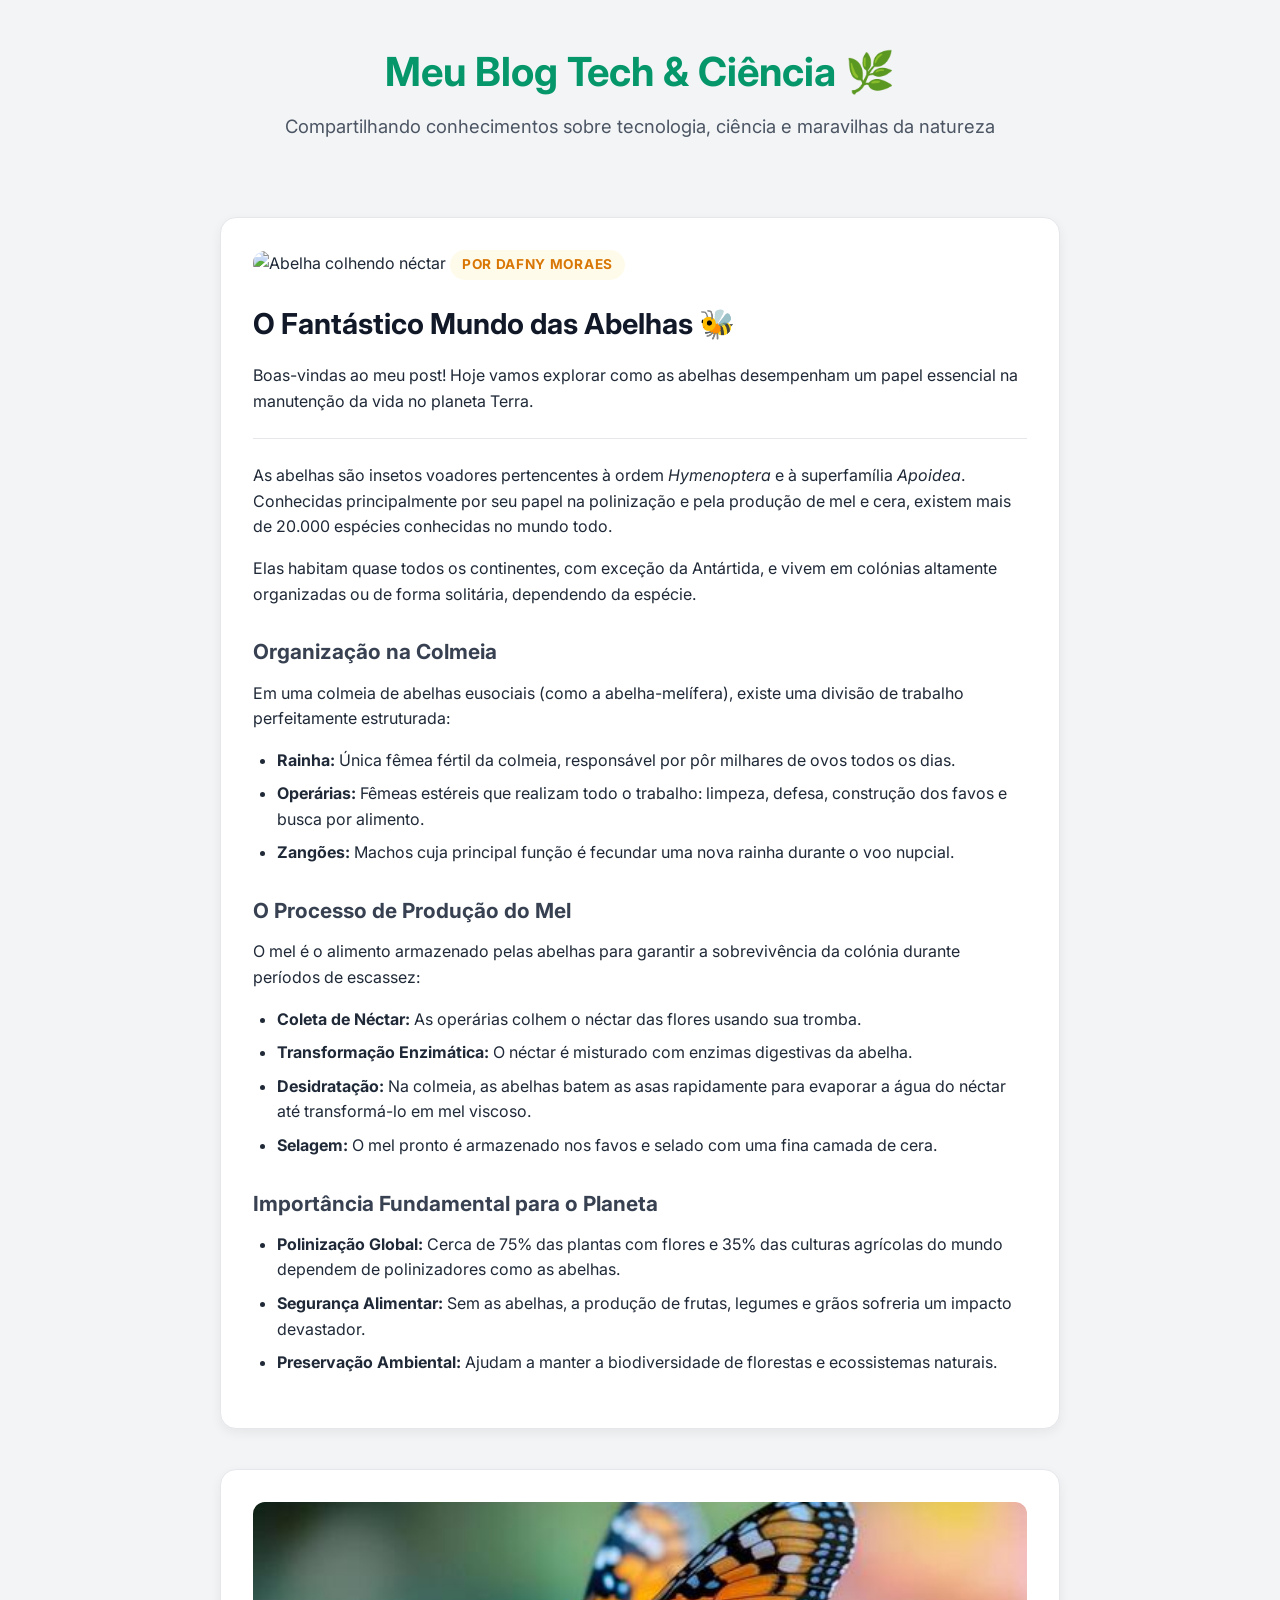
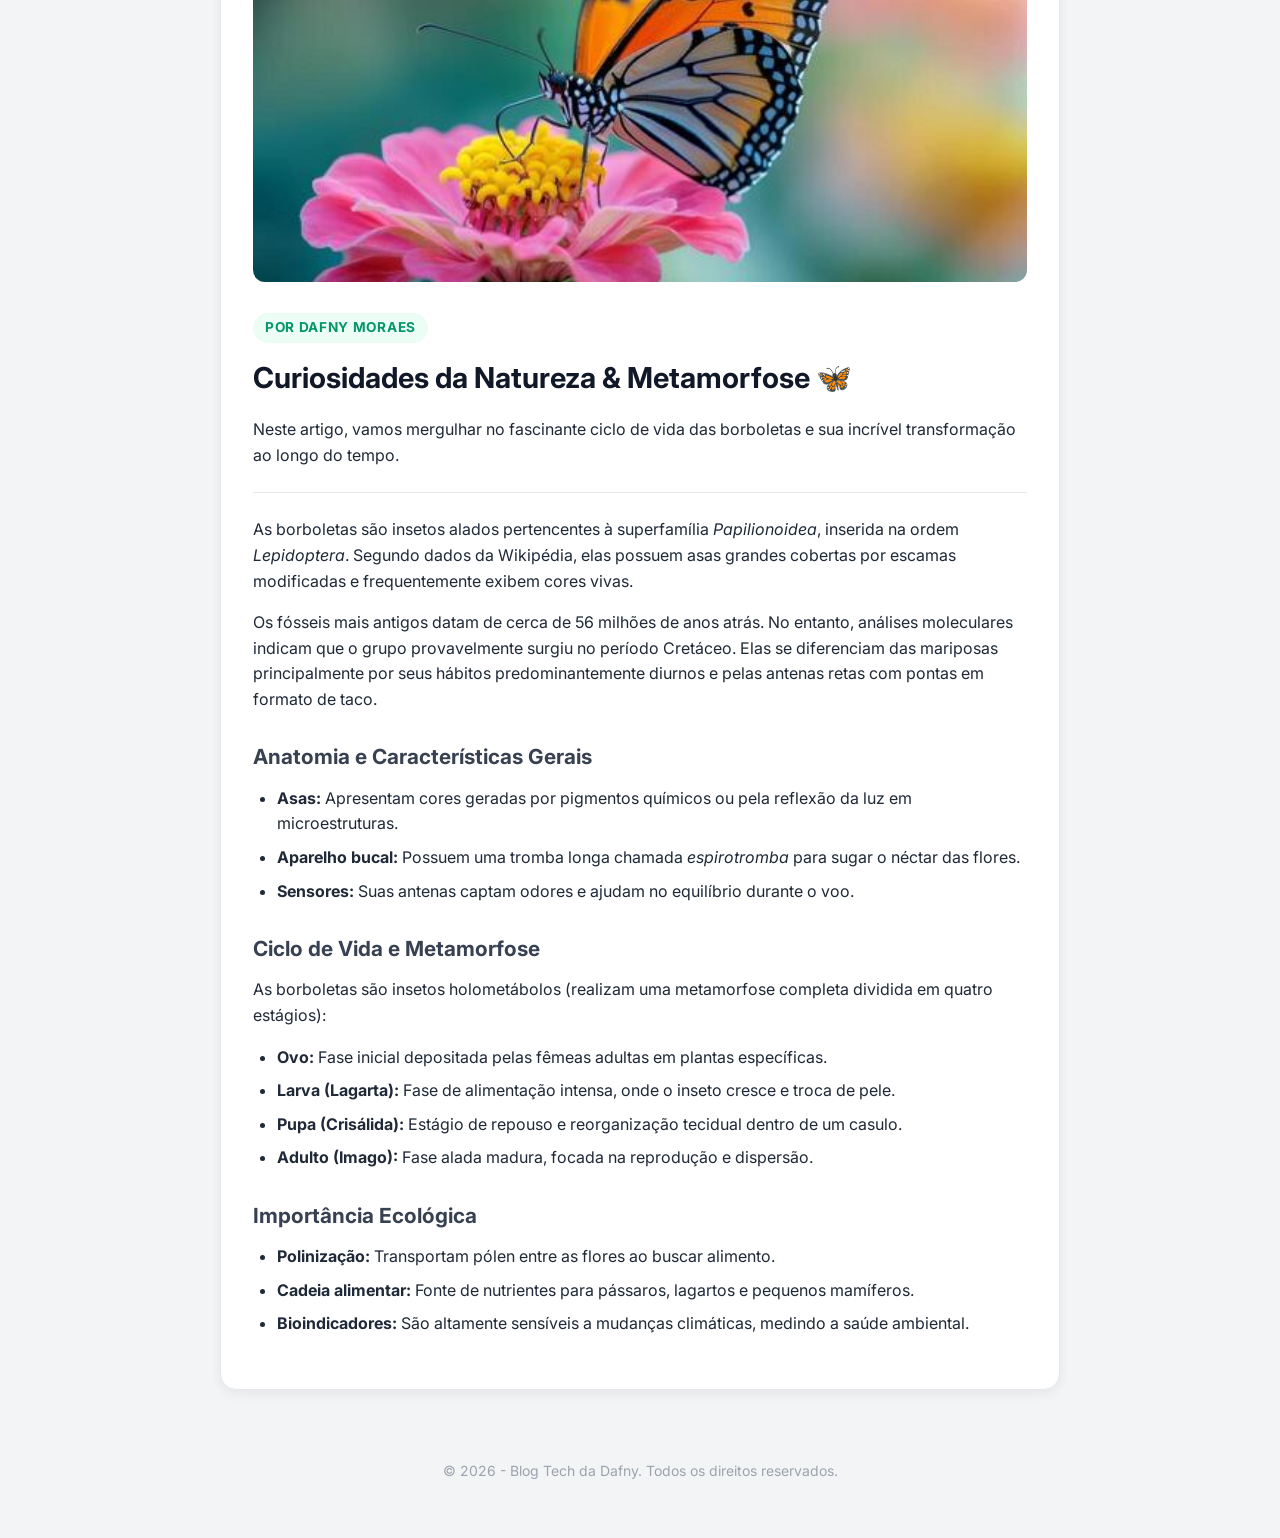
==== index.html @ 05ee9a36 "ok" ====
<!DOCTYPE html>
<html lang="pt-br">
<head>
    <meta charset="UTF-8">
    <meta name="viewport" content="width=device-width, initial-scale=1.0">
    <title>Blog Tech & Ciência | Dafny</title>
    <link rel="preconnect" href="https://fonts.googleapis.com">
    <link rel="preconnect" href="https://fonts.gstatic.com" crossorigin>
    <link href="https://fonts.googleapis.com/css2?family=Inter:wght@300;400;600;700&display=swap" rel="stylesheet">
    
    <style>
        * {
            margin: 0;
            padding: 0;
            box-sizing: border-box;
        }

        body {
            font-family: 'Inter', sans-serif;
            background-color: #f3f4f6;
            color: #1f2937;
            line-height: 1.6;
            padding: 20px;
        }

        .container {
            max-width: 840px;
            margin: 0 auto;
        }

        header {
            text-align: center;
            margin-bottom: 40px;
            padding: 20px 0;
        }

        header h1 {
            color: #059669;
            font-size: 2.5rem;
            margin-bottom: 8px;
        }

        header p {
            color: #4b5563;
            font-size: 1.15rem;
        }

        main {
            display: flex;
            flex-direction: column;
            gap: 40px;
        }

        .hero-card {
            background-color: #ffffff;
            padding: 32px;
            border-radius: 16px;
            box-shadow: 0 4px 12px rgba(0, 0, 0, 0.06);
            border: 1px solid #e5e7eb;
        }

        .hero-image {
            width: 100%;
            height: 380px;
            object-fit: cover;
            border-radius: 12px;
            margin-bottom: 24px;
        }

        .post-author {
            display: inline-block;
            font-size: 0.85rem;
            color: #059669;
            font-weight: 700;
            margin-bottom: 12px;
            text-transform: uppercase;
            letter-spacing: 0.05em;
            background-color: #ecfdf5;
            padding: 4px 12px;
            border-radius: 20px;
        }

        .hero-card.bee .post-author {
            color: #d97706;
            background-color: #fffbebfb;
        }

        h2 {
            font-size: 1.8rem;
            margin-bottom: 16px;
            color: #111827;
        }

        h3 {
            font-size: 1.3rem;
            margin-top: 28px;
            margin-bottom: 12px;
            color: #374151;
        }

        p {
            margin-bottom: 16px;
        }

        .divider {
            border: 0;
            height: 1px;
            background: #e5e7eb;
            margin: 24px 0;
        }

        ul {
            margin-left: 24px;
            margin-bottom: 20px;
        }

        li {
            margin-bottom: 8px;
        }

        footer {
            text-align: center;
            margin-top: 50px;
            padding: 20px 0;
            color: #9ca3af;
            font-size: 0.875rem;
        }
    </style>
</head>
<body>

    <div class="container">
        <header>
            <h1>Meu Blog Tech & Ciência 🌿</h1>
            <p>Compartilhando conhecimentos sobre tecnologia, ciência e maravilhas da natureza</p>
        </header>

        <main>
            <!-- CARD 1: ABELHAS -->
            <article class="hero-card bee">
                <img src="abelha.jpg" alt="Abelha colhendo néctar" class="hero-image">
                
                <span class="post-author">Por Dafny Moraes</span>
                <h2>O Fantástico Mundo das Abelhas 🐝</h2>
                
                <p>Boas-vindas ao meu post! Hoje vamos explorar como as abelhas desempenham um papel essencial na manutenção da vida no planeta Terra.</p>

                <hr class="divider">

                <p>As abelhas são insetos voadores pertencentes à ordem <em>Hymenoptera</em> e à superfamília <em>Apoidea</em>. Conhecidas principalmente por seu papel na polinização e pela produção de mel e cera, existem mais de 20.000 espécies conhecidas no mundo todo.</p>
                
                <p>Elas habitam quase todos os continentes, com exceção da Antártida, e vivem em colónias altamente organizadas ou de forma solitária, dependendo da espécie.</p>

                <h3>Organização na Colmeia</h3>
                <p>Em uma colmeia de abelhas eusociais (como a abelha-melífera), existe uma divisão de trabalho perfeitamente estruturada:</p>
                <ul>
                    <li><strong>Rainha:</strong> Única fêmea fértil da colmeia, responsável por pôr milhares de ovos todos os dias.</li>
                    <li><strong>Operárias:</strong> Fêmeas estéreis que realizam todo o trabalho: limpeza, defesa, construção dos favos e busca por alimento.</li>
                    <li><strong>Zangões:</strong> Machos cuja principal função é fecundar uma nova rainha durante o voo nupcial.</li>
                </ul>

                <h3>O Processo de Produção do Mel</h3>
                <p>O mel é o alimento armazenado pelas abelhas para garantir a sobrevivência da colónia durante períodos de escassez:</p>
                <ul>
                    <li><strong>Coleta de Néctar:</strong> As operárias colhem o néctar das flores usando sua tromba.</li>
                    <li><strong>Transformação Enzimática:</strong> O néctar é misturado com enzimas digestivas da abelha.</li>
                    <li><strong>Desidratação:</strong> Na colmeia, as abelhas batem as asas rapidamente para evaporar a água do néctar até transformá-lo em mel viscoso.</li>
                    <li><strong>Selagem:</strong> O mel pronto é armazenado nos favos e selado com uma fina camada de cera.</li>
                </ul>

                <h3>Importância Fundamental para o Planeta</h3>
                <ul>
                    <li><strong>Polinização Global:</strong> Cerca de 75% das plantas com flores e 35% das culturas agrícolas do mundo dependem de polinizadores como as abelhas.</li>
                    <li><strong>Segurança Alimentar:</strong> Sem as abelhas, a produção de frutas, legumes e grãos sofreria um impacto devastador.</li>
                    <li><strong>Preservação Ambiental:</strong> Ajudam a manter a biodiversidade de florestas e ecossistemas naturais.</li>
                </ul>
            </article>

            <!-- CARD 2: BORBOLETAS -->
            <article class="hero-card">
                <img src="50564964-monarca-borboleta-empoleirado-em-rosa-zinia-flor-alimentando-foto.jpeg" alt="Borboleta Monarca" class="hero-image">
                
                <span class="post-author">Por Dafny Moraes</span>
                <h2>Curiosidades da Natureza & Metamorfose 🦋</h2>
                
                <p>Neste artigo, vamos mergulhar no fascinante ciclo de vida das borboletas e sua incrível transformação ao longo do tempo.</p>

                <hr class="divider">

                <p>As borboletas são insetos alados pertencentes à superfamília <em>Papilionoidea</em>, inserida na ordem <em>Lepidoptera</em>. Segundo dados da Wikipédia, elas possuem asas grandes cobertas por escamas modificadas e frequentemente exibem cores vivas.</p>
                
                <p>Os fósseis mais antigos datam de cerca de 56 milhões de anos atrás. No entanto, análises moleculares indicam que o grupo provavelmente surgiu no período Cretáceo. Elas se diferenciam das mariposas principalmente por seus hábitos predominantemente diurnos e pelas antenas retas com pontas em formato de taco.</p>

                <h3>Anatomia e Características Gerais</h3>
                <ul>
                    <li><strong>Asas:</strong> Apresentam cores geradas por pigmentos químicos ou pela reflexão da luz em microestruturas.</li>
                    <li><strong>Aparelho bucal:</strong> Possuem uma tromba longa chamada <em>espirotromba</em> para sugar o néctar das flores.</li>
                    <li><strong>Sensores:</strong> Suas antenas captam odores e ajudam no equilíbrio durante o voo.</li>
                </ul>

                <h3>Ciclo de Vida e Metamorfose</h3>
                <p>As borboletas são insetos holometábolos (realizam uma metamorfose completa dividida em quatro estágios):</p>
                <ul>
                    <li><strong>Ovo:</strong> Fase inicial depositada pelas fêmeas adultas em plantas específicas.</li>
                    <li><strong>Larva (Lagarta):</strong> Fase de alimentação intensa, onde o inseto cresce e troca de pele.</li>
                    <li><strong>Pupa (Crisálida):</strong> Estágio de repouso e reorganização tecidual dentro de um casulo.</li>
                    <li><strong>Adulto (Imago):</strong> Fase alada madura, focada na reprodução e dispersão.</li>
                </ul>

                <h3>Importância Ecológica</h3>
                <ul>
                    <li><strong>Polinização:</strong> Transportam pólen entre as flores ao buscar alimento.</li>
                    <li><strong>Cadeia alimentar:</strong> Fonte de nutrientes para pássaros, lagartos e pequenos mamíferos.</li>
                    <li><strong>Bioindicadores:</strong> São altamente sensíveis a mudanças climáticas, medindo a saúde ambiental.</li>
                </ul>
            </article>
        </main>

        <footer>
            <p>&copy; 2026 - Blog Tech da Dafny. Todos os direitos reservados.</p>
        </footer>
    </div>

</body>
</html>
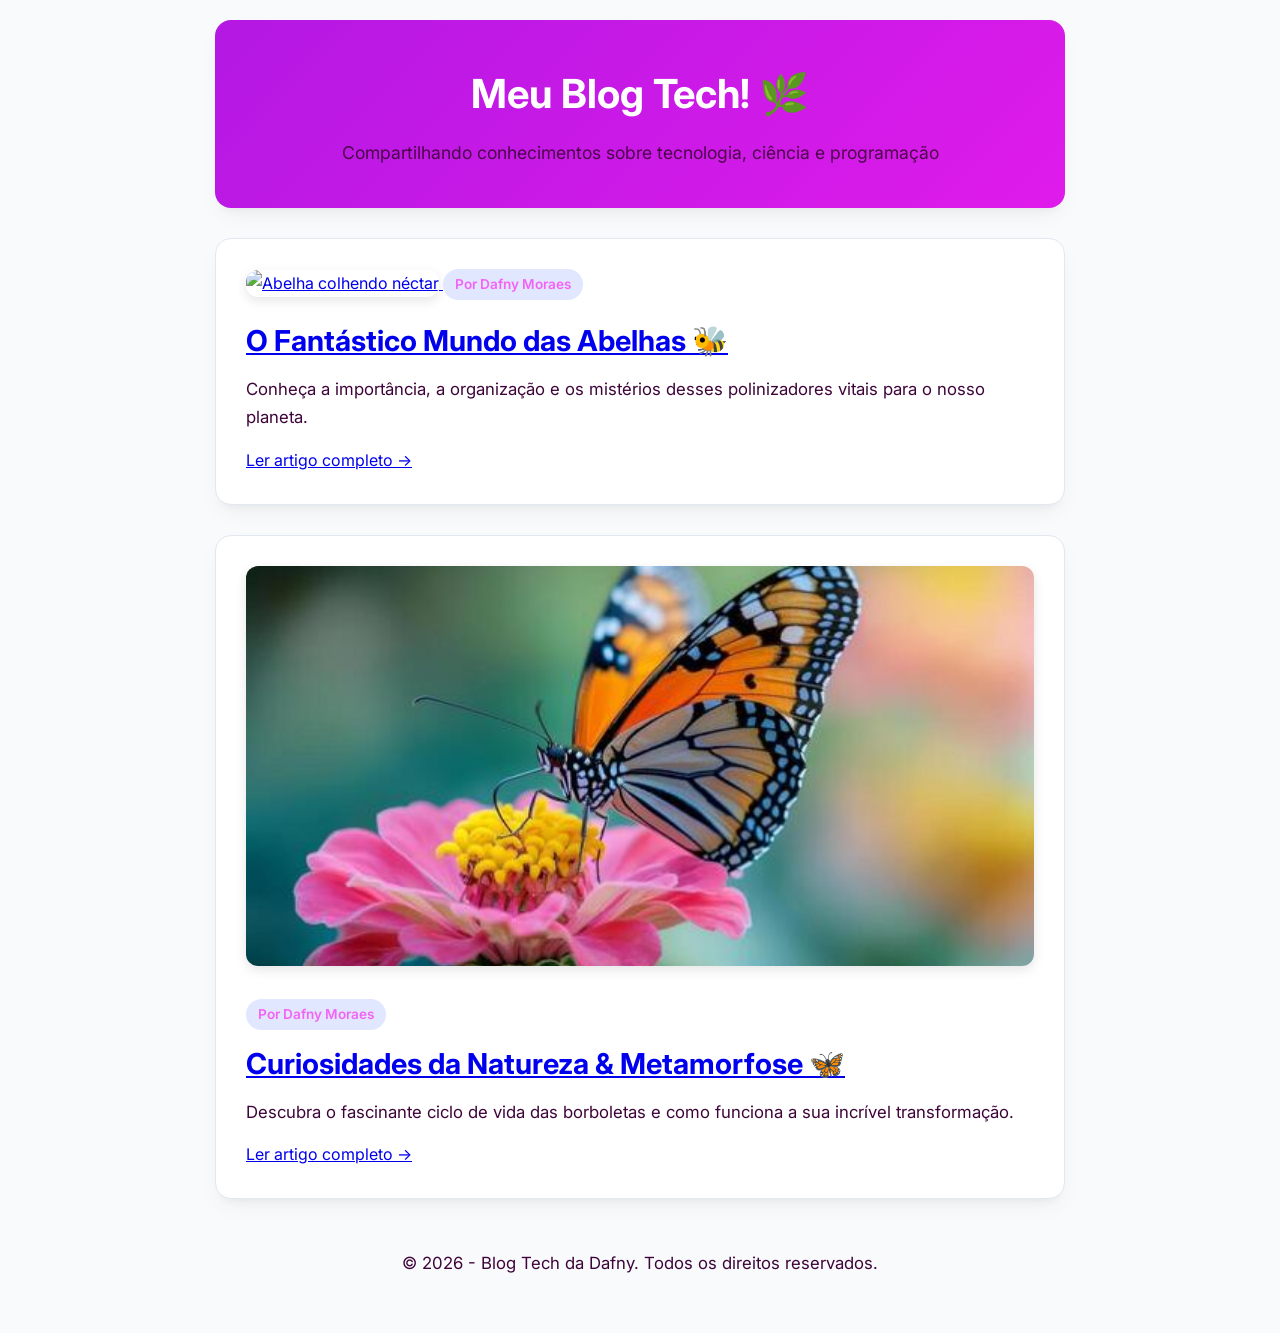
==== commit 321ecee1: "ok" ====
--- a/index.html
+++ b/index.html
@@ -7,212 +7,45 @@
     <link rel="preconnect" href="https://fonts.googleapis.com">
     <link rel="preconnect" href="https://fonts.gstatic.com" crossorigin>
     <link href="https://fonts.googleapis.com/css2?family=Inter:wght@300;400;600;700&display=swap" rel="stylesheet">
-    
-    <style>
-        * {
-            margin: 0;
-            padding: 0;
-            box-sizing: border-box;
-        }
-
-        body {
-            font-family: 'Inter', sans-serif;
-            background-color: #f3f4f6;
-            color: #1f2937;
-            line-height: 1.6;
-            padding: 20px;
-        }
-
-        .container {
-            max-width: 840px;
-            margin: 0 auto;
-        }
-
-        header {
-            text-align: center;
-            margin-bottom: 40px;
-            padding: 20px 0;
-        }
-
-        header h1 {
-            color: #059669;
-            font-size: 2.5rem;
-            margin-bottom: 8px;
-        }
-
-        header p {
-            color: #4b5563;
-            font-size: 1.15rem;
-        }
-
-        main {
-            display: flex;
-            flex-direction: column;
-            gap: 40px;
-        }
-
-        .hero-card {
-            background-color: #ffffff;
-            padding: 32px;
-            border-radius: 16px;
-            box-shadow: 0 4px 12px rgba(0, 0, 0, 0.06);
-            border: 1px solid #e5e7eb;
-        }
-
-        .hero-image {
-            width: 100%;
-            height: 380px;
-            object-fit: cover;
-            border-radius: 12px;
-            margin-bottom: 24px;
-        }
-
-        .post-author {
-            display: inline-block;
-            font-size: 0.85rem;
-            color: #059669;
-            font-weight: 700;
-            margin-bottom: 12px;
-            text-transform: uppercase;
-            letter-spacing: 0.05em;
-            background-color: #ecfdf5;
-            padding: 4px 12px;
-            border-radius: 20px;
-        }
-
-        .hero-card.bee .post-author {
-            color: #d97706;
-            background-color: #fffbebfb;
-        }
-
-        h2 {
-            font-size: 1.8rem;
-            margin-bottom: 16px;
-            color: #111827;
-        }
-
-        h3 {
-            font-size: 1.3rem;
-            margin-top: 28px;
-            margin-bottom: 12px;
-            color: #374151;
-        }
-
-        p {
-            margin-bottom: 16px;
-        }
-
-        .divider {
-            border: 0;
-            height: 1px;
-            background: #e5e7eb;
-            margin: 24px 0;
-        }
-
-        ul {
-            margin-left: 24px;
-            margin-bottom: 20px;
-        }
-
-        li {
-            margin-bottom: 8px;
-        }
-
-        footer {
-            text-align: center;
-            margin-top: 50px;
-            padding: 20px 0;
-            color: #9ca3af;
-            font-size: 0.875rem;
-        }
-    </style>
+    <link rel="stylesheet" href="style.css">
 </head>
 <body>
 
     <div class="container">
         <header>
-            <h1>Meu Blog Tech & Ciência 🌿</h1>
-            <p>Compartilhando conhecimentos sobre tecnologia, ciência e maravilhas da natureza</p>
+            <h1>Meu Blog Tech! 🌿</h1>
+            <p>Compartilhando conhecimentos sobre tecnologia, ciência e programação</p>
         </header>
 
         <main>
-            <!-- CARD 1: ABELHAS -->
-            <article class="hero-card bee">
-                <img src="abelha.jpg" alt="Abelha colhendo néctar" class="hero-image">
+            <!-- CARD 1: ABELHAS (LINKÁVEL) -->
+            <article class="hero-card">
+                <a href="post-abelha.html">
+                    <img src="abelha.jpg" alt="Abelha colhendo néctar" class="hero-image">
+                </a>
                 
                 <span class="post-author">Por Dafny Moraes</span>
-                <h2>O Fantástico Mundo das Abelhas 🐝</h2>
+                <h2><a href="post-abelha.html" class="title-link">O Fantástico Mundo das Abelhas 🐝</a></h2>
                 
-                <p>Boas-vindas ao meu post! Hoje vamos explorar como as abelhas desempenham um papel essencial na manutenção da vida no planeta Terra.</p>
+                <p>Conheça a importância, a organização e os mistérios desses polinizadores vitais para o nosso planeta.</p>
 
-                <hr class="divider">
-
-                <p>As abelhas são insetos voadores pertencentes à ordem <em>Hymenoptera</em> e à superfamília <em>Apoidea</em>. Conhecidas principalmente por seu papel na polinização e pela produção de mel e cera, existem mais de 20.000 espécies conhecidas no mundo todo.</p>
-                
-                <p>Elas habitam quase todos os continentes, com exceção da Antártida, e vivem em colónias altamente organizadas ou de forma solitária, dependendo da espécie.</p>
-
-                <h3>Organização na Colmeia</h3>
-                <p>Em uma colmeia de abelhas eusociais (como a abelha-melífera), existe uma divisão de trabalho perfeitamente estruturada:</p>
-                <ul>
-                    <li><strong>Rainha:</strong> Única fêmea fértil da colmeia, responsável por pôr milhares de ovos todos os dias.</li>
-                    <li><strong>Operárias:</strong> Fêmeas estéreis que realizam todo o trabalho: limpeza, defesa, construção dos favos e busca por alimento.</li>
-                    <li><strong>Zangões:</strong> Machos cuja principal função é fecundar uma nova rainha durante o voo nupcial.</li>
-                </ul>
-
-                <h3>O Processo de Produção do Mel</h3>
-                <p>O mel é o alimento armazenado pelas abelhas para garantir a sobrevivência da colónia durante períodos de escassez:</p>
-                <ul>
-                    <li><strong>Coleta de Néctar:</strong> As operárias colhem o néctar das flores usando sua tromba.</li>
-                    <li><strong>Transformação Enzimática:</strong> O néctar é misturado com enzimas digestivas da abelha.</li>
-                    <li><strong>Desidratação:</strong> Na colmeia, as abelhas batem as asas rapidamente para evaporar a água do néctar até transformá-lo em mel viscoso.</li>
-                    <li><strong>Selagem:</strong> O mel pronto é armazenado nos favos e selado com uma fina camada de cera.</li>
-                </ul>
-
-                <h3>Importância Fundamental para o Planeta</h3>
-                <ul>
-                    <li><strong>Polinização Global:</strong> Cerca de 75% das plantas com flores e 35% das culturas agrícolas do mundo dependem de polinizadores como as abelhas.</li>
-                    <li><strong>Segurança Alimentar:</strong> Sem as abelhas, a produção de frutas, legumes e grãos sofreria um impacto devastador.</li>
-                    <li><strong>Preservação Ambiental:</strong> Ajudam a manter a biodiversidade de florestas e ecossistemas naturais.</li>
-                </ul>
+                <!-- BOTÃO PARA CLICAR E IR PARA A OUTRA PÁGINA -->
+                <a href="post-abelha.html" class="btn-read-more">Ler artigo completo →</a>
             </article>
 
-            <!-- CARD 2: BORBOLETAS -->
+            <!-- CARD 2: BORBOLETAS (LINKÁVEL) -->
             <article class="hero-card">
-                <img src="50564964-monarca-borboleta-empoleirado-em-rosa-zinia-flor-alimentando-foto.jpeg" alt="Borboleta Monarca" class="hero-image">
+                <a href="post-borboleta.html">
+                    <img src="50564964-monarca-borboleta-empoleirado-em-rosa-zinia-flor-alimentando-foto.jpeg" alt="Borboleta Monarca" class="hero-image">
+                </a>
                 
                 <span class="post-author">Por Dafny Moraes</span>
-                <h2>Curiosidades da Natureza & Metamorfose 🦋</h2>
+                <h2><a href="post-borboleta.html" class="title-link">Curiosidades da Natureza & Metamorfose 🦋</a></h2>
                 
-                <p>Neste artigo, vamos mergulhar no fascinante ciclo de vida das borboletas e sua incrível transformação ao longo do tempo.</p>
+                <p>Descubra o fascinante ciclo de vida das borboletas e como funciona a sua incrível transformação.</p>
 
-                <hr class="divider">
-
-                <p>As borboletas são insetos alados pertencentes à superfamília <em>Papilionoidea</em>, inserida na ordem <em>Lepidoptera</em>. Segundo dados da Wikipédia, elas possuem asas grandes cobertas por escamas modificadas e frequentemente exibem cores vivas.</p>
-                
-                <p>Os fósseis mais antigos datam de cerca de 56 milhões de anos atrás. No entanto, análises moleculares indicam que o grupo provavelmente surgiu no período Cretáceo. Elas se diferenciam das mariposas principalmente por seus hábitos predominantemente diurnos e pelas antenas retas com pontas em formato de taco.</p>
-
-                <h3>Anatomia e Características Gerais</h3>
-                <ul>
-                    <li><strong>Asas:</strong> Apresentam cores geradas por pigmentos químicos ou pela reflexão da luz em microestruturas.</li>
-                    <li><strong>Aparelho bucal:</strong> Possuem uma tromba longa chamada <em>espirotromba</em> para sugar o néctar das flores.</li>
-                    <li><strong>Sensores:</strong> Suas antenas captam odores e ajudam no equilíbrio durante o voo.</li>
-                </ul>
-
-                <h3>Ciclo de Vida e Metamorfose</h3>
-                <p>As borboletas são insetos holometábolos (realizam uma metamorfose completa dividida em quatro estágios):</p>
-                <ul>
-                    <li><strong>Ovo:</strong> Fase inicial depositada pelas fêmeas adultas em plantas específicas.</li>
-                    <li><strong>Larva (Lagarta):</strong> Fase de alimentação intensa, onde o inseto cresce e troca de pele.</li>
-                    <li><strong>Pupa (Crisálida):</strong> Estágio de repouso e reorganização tecidual dentro de um casulo.</li>
-                    <li><strong>Adulto (Imago):</strong> Fase alada madura, focada na reprodução e dispersão.</li>
-                </ul>
-
-                <h3>Importância Ecológica</h3>
-                <ul>
-                    <li><strong>Polinização:</strong> Transportam pólen entre as flores ao buscar alimento.</li>
-                    <li><strong>Cadeia alimentar:</strong> Fonte de nutrientes para pássaros, lagartos e pequenos mamíferos.</li>
-                    <li><strong>Bioindicadores:</strong> São altamente sensíveis a mudanças climáticas, medindo a saúde ambiental.</li>
-                </ul>
+                <!-- BOTÃO PARA CLICAR E IR PARA A OUTRA PÁGINA -->
+                <a href="post-borboleta.html" class="btn-read-more">Ler artigo completo →</a>
             </article>
         </main>
 
--- a/style.css
+++ b/style.css
@@ -0,0 +1,136 @@
+:root {
+    --bg-color: #f8fafc;
+    --card-bg: #ffffff;
+    --primary: #f363f6;
+    --primary-hover: #870c87;
+    --text-dark: #200822;
+    --text-muted: #3e0439;
+    --border-color: #e2e8f0;
+    --radius: 16px;
+    --shadow: 0 10px 25px -5px rgba(0, 0, 0, 0.05), 0 8px 10px -6px rgba(0, 0, 0, 0.05);
+}
+
+* {
+    margin: 0;
+    padding: 0;
+    box-sizing: border-box;
+}
+
+body {
+    font-family: 'Inter', sans-serif;
+    background-color: var(--bg-color);
+    color: var(--text-dark);
+    line-height: 1.7;
+    padding: 20px;
+}
+
+.container {
+    max-width: 850px;
+    margin: 0 auto;
+}
+
+header {
+    background: linear-gradient(135deg, #b418e3 0%, #df1bea 100%);
+    color: white;
+    padding: 40px 30px;
+    border-radius: var(--radius);
+    text-align: center;
+    margin-bottom: 30px;
+    box-shadow: var(--shadow);
+}
+
+header h1 {
+    font-size: 2.5rem;
+    font-weight: 700;
+    margin-bottom: 10px;
+}
+
+header p {
+    font-size: 1.1rem;
+    opacity: 0.9;
+    max-width: 600px;
+    margin: 0 auto;
+}
+
+.hero-card {
+    background: var(--card-bg);
+    border-radius: var(--radius);
+    padding: 30px;
+    box-shadow: var(--shadow);
+    margin-bottom: 30px;
+    border: 1px solid var(--border-color);
+}
+
+.hero-image {
+    width: 100%;
+    max-height: 400px;
+    object-fit: cover;
+    border-radius: calc(var(--radius) - 4px);
+    margin-bottom: 25px;
+    box-shadow: 0 4px 12px rgba(0, 0, 0, 0.1);
+}
+
+.post-author {
+    display: inline-block;
+    background-color: #e0e7ff;
+    color: var(--primary);
+    font-weight: 600;
+    font-size: 0.85rem;
+    padding: 4px 12px;
+    border-radius: 20px;
+    margin-bottom: 15px;
+}
+
+h2 {
+    font-size: 1.8rem;
+    color: var(--text-dark);
+    margin-bottom: 15px;
+    line-height: 1.3;
+}
+
+h3 {
+    font-size: 1.3rem;
+    color: var(--primary);
+    margin: 25px 0 10px 0;
+}
+
+p {
+    color: var(--text-muted);
+    margin-bottom: 15px;
+    font-size: 1.05rem;
+}
+
+.divider {
+    border: none;
+    border-top: 1px solid var(--border-color);
+    margin: 25px 0;
+}
+
+ul {
+    list-style: none;
+    margin-bottom: 20px;
+}
+
+ul li {
+    position: relative;
+    padding-left: 25px;
+    margin-bottom: 10px;
+    color: var(--text-muted);
+}
+
+ul li::before {
+    content: "•";
+    color: var(--primary);
+    font-weight: bold;
+    font-size: 1.5rem;
+    position: absolute;
+    left: 5px;
+    top: -5px;
+}
+
+footer {
+    text-align: center;
+    padding: 20px;
+    color: var(--text-muted);
+    font-size: 0.9rem;
+}
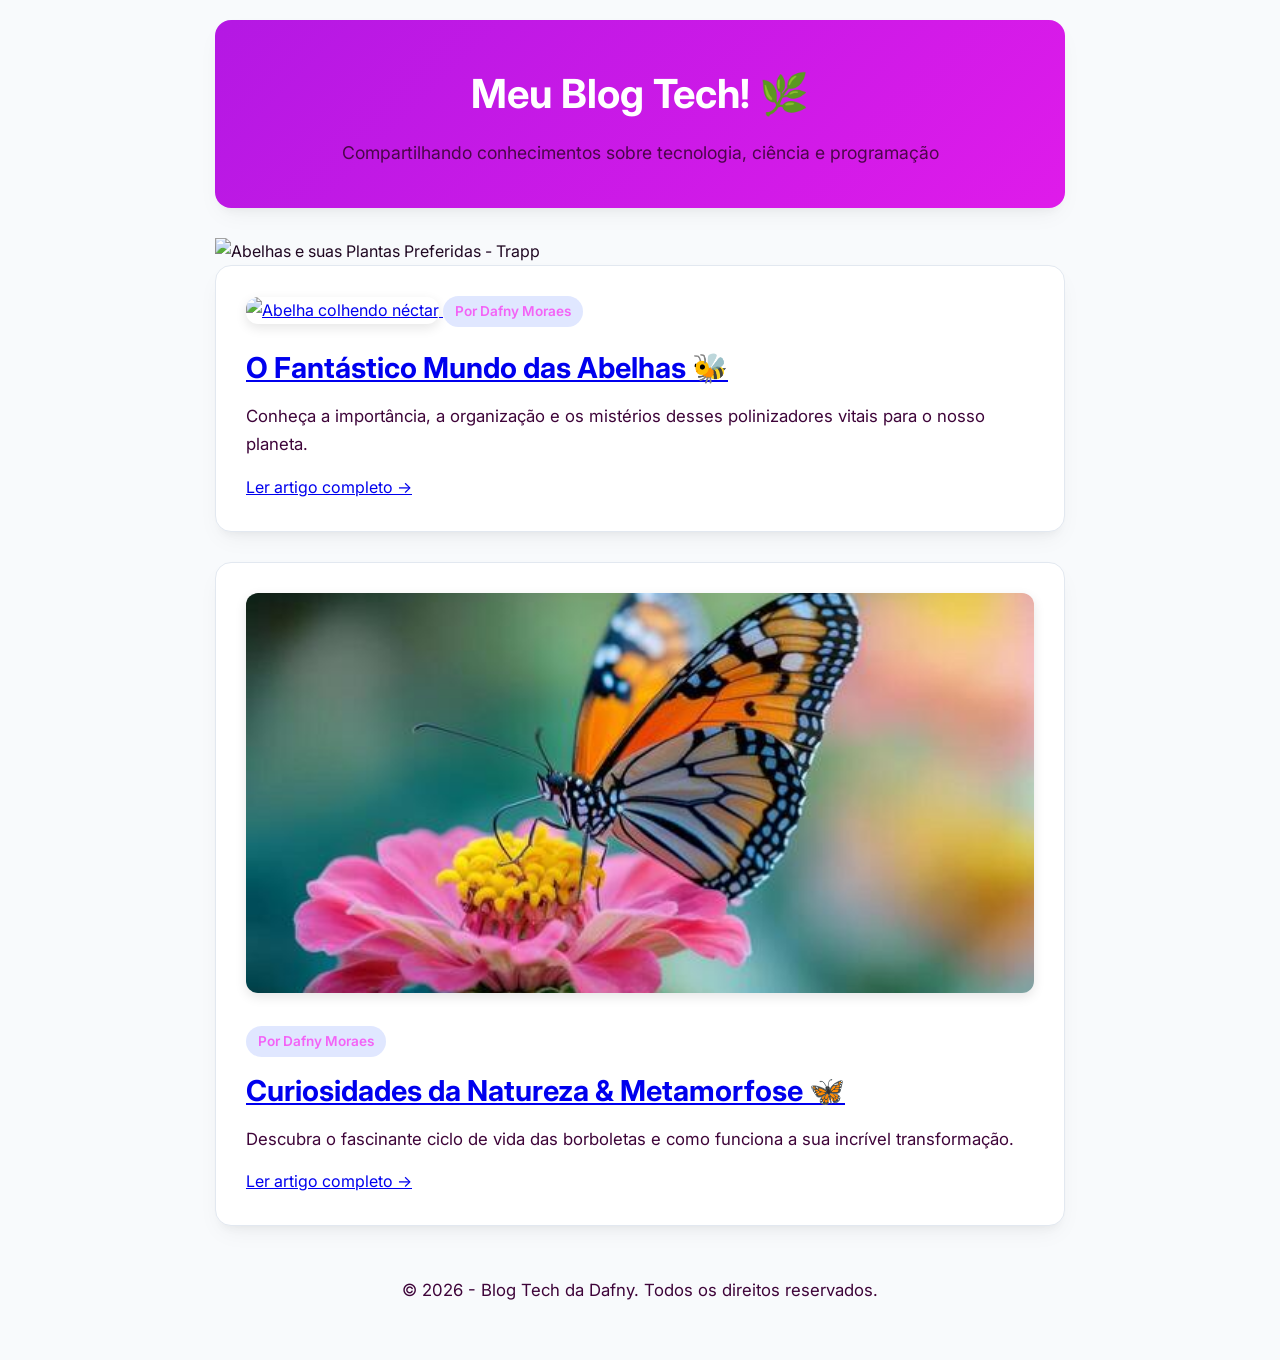
==== commit 6c74b1fe: "ok" ====
--- a/index.html
+++ b/index.html
@@ -18,19 +18,19 @@
         </header>
 
         <main>
-            <!-- CARD 1: ABELHAS (LINKÁVEL) -->
+            <img src="https://www.trapp.com.br/wp-content/uploads/2023/06/1.jpg" alt="Abelhas e suas Plantas Preferidas - Trapp"/>
             <article class="hero-card">
-                <a href="post-abelha.html">
+                <a href="abelhas.html">
                     <img src="abelha.jpg" alt="Abelha colhendo néctar" class="hero-image">
                 </a>
                 
                 <span class="post-author">Por Dafny Moraes</span>
-                <h2><a href="post-abelha.html" class="title-link">O Fantástico Mundo das Abelhas 🐝</a></h2>
+                <h2><a href="abelhas.html" class="title-link">O Fantástico Mundo das Abelhas 🐝</a></h2>
                 
                 <p>Conheça a importância, a organização e os mistérios desses polinizadores vitais para o nosso planeta.</p>
 
                 <!-- BOTÃO PARA CLICAR E IR PARA A OUTRA PÁGINA -->
-                <a href="post-abelha.html" class="btn-read-more">Ler artigo completo →</a>
+                <a href="abelhas.html" class="btn-read-more">Ler artigo completo →</a>
             </article>
 
             <!-- CARD 2: BORBOLETAS (LINKÁVEL) -->
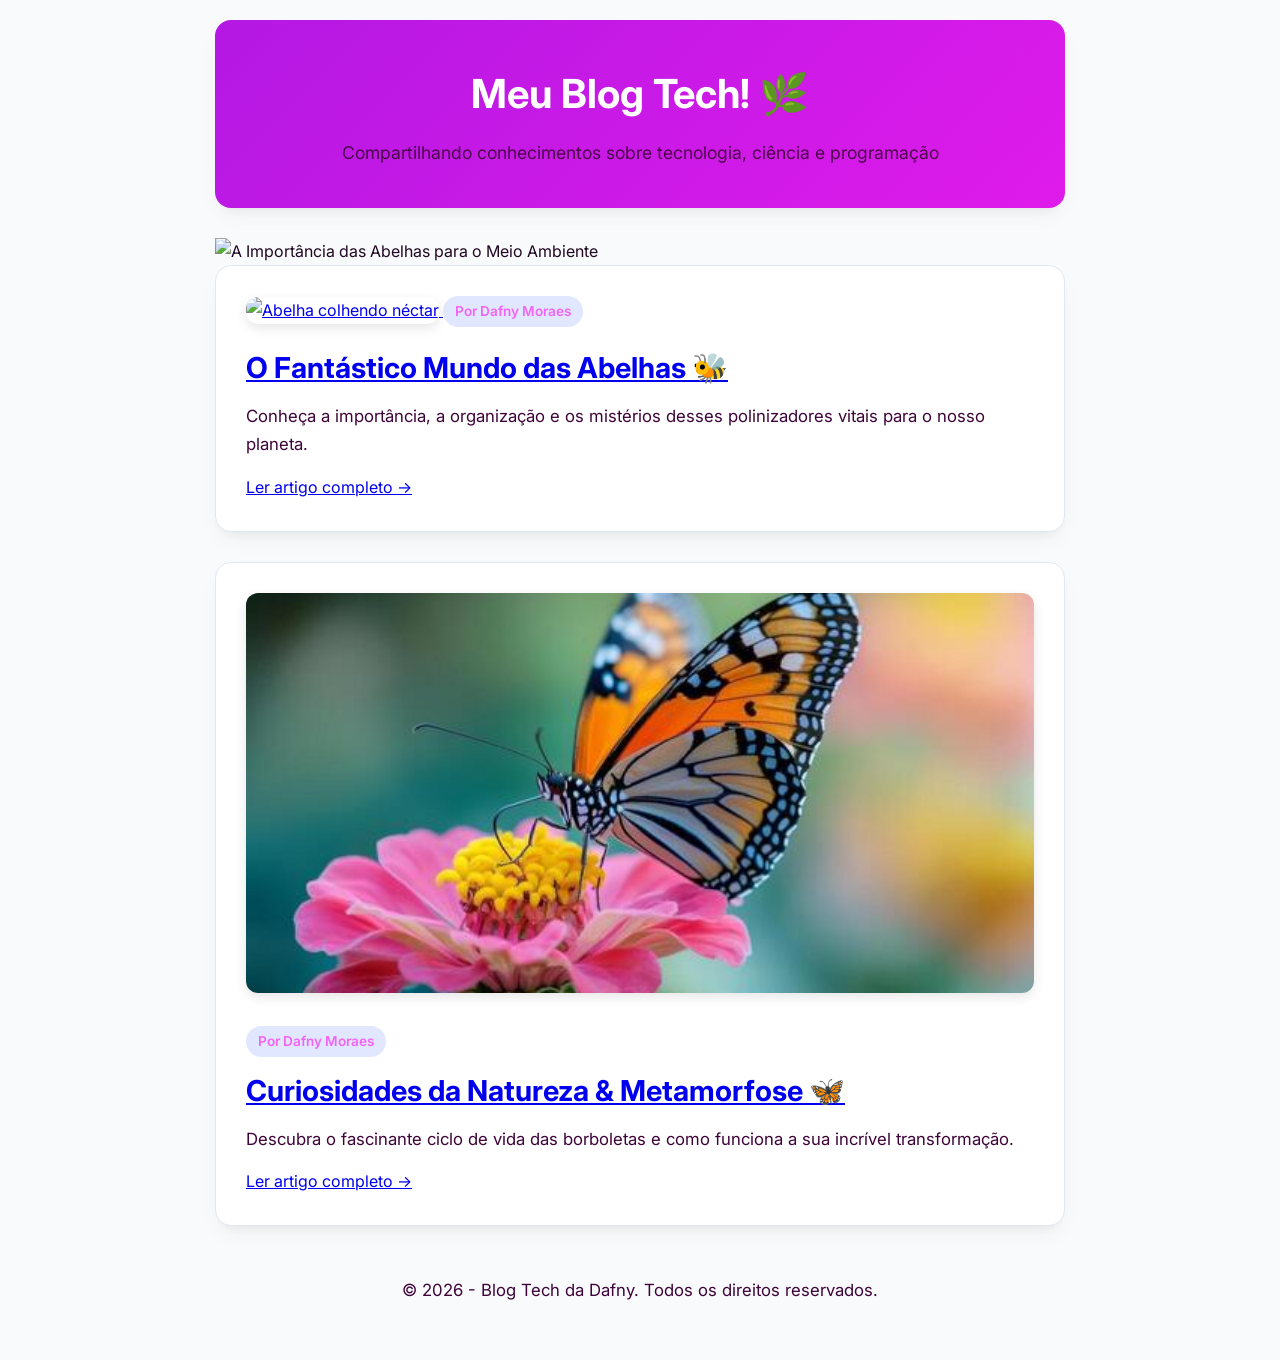
==== commit 4f11489b: "ok" ====
--- a/index.html
+++ b/index.html
@@ -18,7 +18,7 @@
         </header>
 
         <main>
-            <img src="https://www.trapp.com.br/wp-content/uploads/2023/06/1.jpg" alt="Abelhas e suas Plantas Preferidas - Trapp"/>
+            <img src="https://www.portablestyle.com.br/cdn/shop/articles/1.png?v=1727445801&amp;width=2048" alt="A Importância das Abelhas para o Meio Ambiente"/>
             <article class="hero-card">
                 <a href="abelhas.html">
                     <img src="abelha.jpg" alt="Abelha colhendo néctar" class="hero-image">
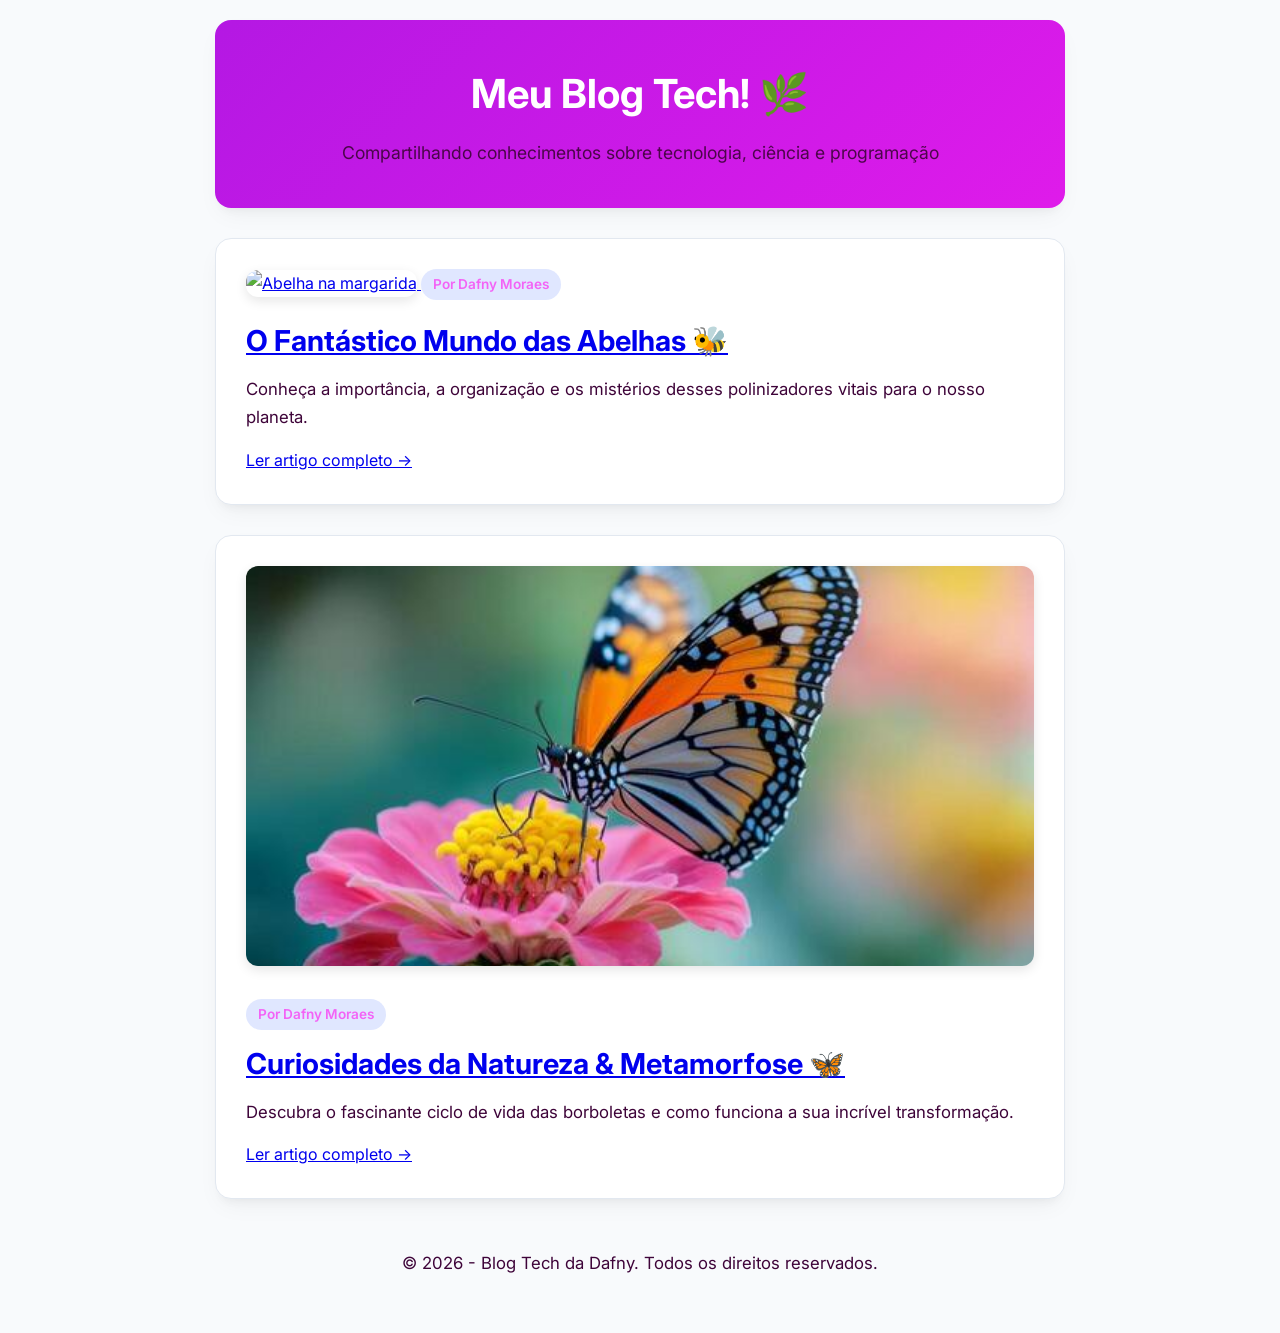
==== commit 4d504671: "ok" ====
--- a/index.html
+++ b/index.html
@@ -18,10 +18,10 @@
         </header>
 
         <main>
-            <img src="https://www.portablestyle.com.br/cdn/shop/articles/1.png?v=1727445801&amp;width=2048" alt="A Importância das Abelhas para o Meio Ambiente"/>
+            <!-- CARD 1: ABELHAS -->
             <article class="hero-card">
                 <a href="abelhas.html">
-                    <img src="abelha.jpg" alt="Abelha colhendo néctar" class="hero-image">
+                    <img src="abelha-nova.jpg" alt="Abelha na margarida" class="hero-image">
                 </a>
                 
                 <span class="post-author">Por Dafny Moraes</span>
@@ -29,11 +29,10 @@
                 
                 <p>Conheça a importância, a organização e os mistérios desses polinizadores vitais para o nosso planeta.</p>
 
-                <!-- BOTÃO PARA CLICAR E IR PARA A OUTRA PÁGINA -->
                 <a href="abelhas.html" class="btn-read-more">Ler artigo completo →</a>
             </article>
 
-            <!-- CARD 2: BORBOLETAS (LINKÁVEL) -->
+            <!-- CARD 2: BORBOLETAS -->
             <article class="hero-card">
                 <a href="post-borboleta.html">
                     <img src="50564964-monarca-borboleta-empoleirado-em-rosa-zinia-flor-alimentando-foto.jpeg" alt="Borboleta Monarca" class="hero-image">
@@ -44,7 +43,6 @@
                 
                 <p>Descubra o fascinante ciclo de vida das borboletas e como funciona a sua incrível transformação.</p>
 
-                <!-- BOTÃO PARA CLICAR E IR PARA A OUTRA PÁGINA -->
                 <a href="post-borboleta.html" class="btn-read-more">Ler artigo completo →</a>
             </article>
         </main>
